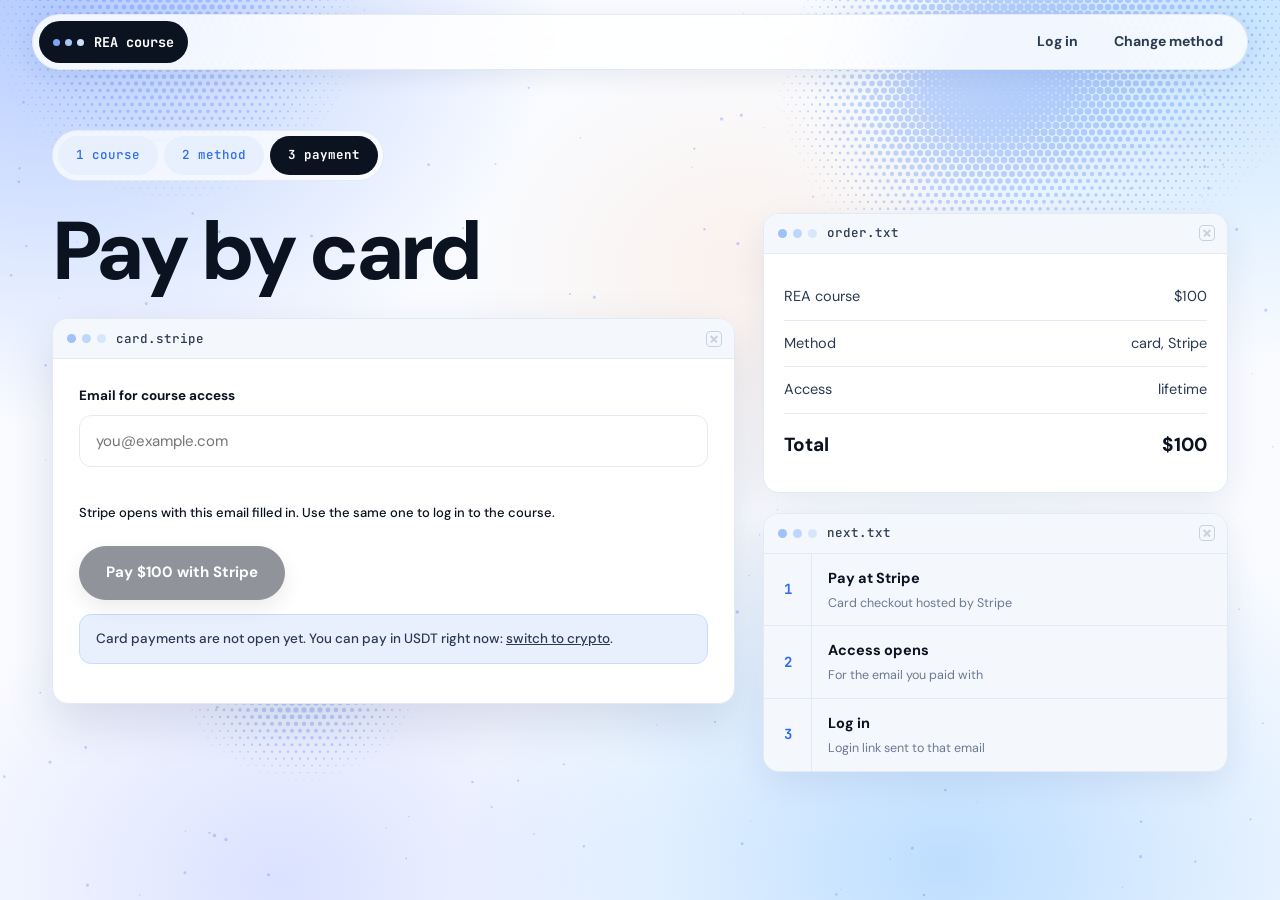
==== public/pay.html @ 1f2126a1 "serve only public/" ====
<!doctype html>
<html lang="en">
<head>
<meta charset="utf-8">
<meta name="viewport" content="width=device-width, initial-scale=1, viewport-fit=cover">
<title>Payment - REA course</title>
<link rel="preload" href="assets/fonts/dm-800.woff2" as="font" type="font/woff2" crossorigin>
<link rel="stylesheet" href="assets/style.css">
<link rel="icon" href="data:image/svg+xml,<svg xmlns='http://www.w3.org/2000/svg' viewBox='0 0 32 32'><rect width='32' height='32' fill='%23000'/><rect x='5' y='5' width='22' height='22' fill='%238EBDF9'/><rect x='10' y='10' width='5' height='12' fill='%23000'/><rect x='17' y='10' width='5' height='5' fill='%23000'/><rect x='17' y='17' width='5' height='5' fill='%23E4663C'/></svg>">
</head>
<body>
<header class="nav">
  <nav class="win" aria-label="Main">
    <a class="brand" href="index.html"><span class="dots"><i></i><i></i><i></i></span>REA course</a>
    <span class="fill"></span>
    <div class="links"><a class="login" href="course.html">Log in</a><a href="checkout.html">Change method</a></div>
  </nav>
</header>

<main class="page ht" data-ht data-ink="#2F6BF0" data-step="8" data-blobs="4" data-seed="23">
  <div class="wrap">
    <div class="steps" aria-label="Progress"><a class="done" href="pricing.html">1 course</a><a class="done" href="checkout.html">2 method</a><span class="now">3 payment</span></div>

    <div class="flow">
      <div>
        <!-- ================= CARD ================= -->
        <section id="card" class="hide">
          <h1 class="mega" style="font-size:clamp(44px,6.4vw,92px);margin-bottom:28px">Pay by card</h1>
          <div class="win lift">
            <div class="bar"><span class="dots"><i></i><i></i><i></i></span><span class="t">card.stripe</span><span class="x"></span></div>
            <div class="body" style="padding:26px">
              <div class="field">
                <label for="c-email">Email for course access</label>
                <input id="c-email" type="email" autocomplete="email" placeholder="you@example.com">
                <span class="err" id="c-err"></span>
              </div>
              <p style="font-size:13px;font-weight:500;margin:0 0 22px">Stripe opens with this email filled in. Use the same one to log in to the course.</p>
              <a class="btn" id="c-go" href="#"><span>Pay $<span data-price></span> with Stripe</span></a>
              <p id="c-off" class="warn hide">Card payments are not open yet. You can pay in USDT right now: <a href="pay.html?m=crypto">switch to crypto</a>.</p>
            </div>
          </div>
        </section>

        <!-- ================= CRYPTO ================= -->
        <section id="crypto" class="hide">
          <h1 class="mega" style="font-size:clamp(44px,6.4vw,92px);margin-bottom:28px">Pay in USDT</h1>

          <div id="x-form">
            <div class="win lift">
              <div class="bar"><span class="dots"><i></i><i></i><i></i></span><span class="t">wallet.usdt</span><span class="x"></span></div>
              <div class="nets" role="tablist" aria-label="Network" id="nets"></div>
              <div class="addr">
                <div class="qr" id="qr" aria-label="Wallet address QR code"></div>
                <div style="min-width:0">
                  <div style="font-size:13px;font-weight:700">Send exactly</div>
                  <div class="amt"><span data-price></span> USDT</div>
                  <div style="font-size:13px;font-weight:700;margin-top:16px">To this <span id="chain">Ethereum</span> address</div>
                  <div class="copyrow"><code id="addr"></code><button type="button" id="cp">Copy</button></div>
                  <p class="warn" id="warn">Only USDT, only on <b id="chain2">Ethereum</b>.</p>
                </div>
              </div>
            </div>

            <div class="win" style="margin-top:28px">
              <div class="bar"><span class="dots"><i></i><i></i><i></i></span><span class="t">confirm.txt</span><span class="x"></span></div>
              <form class="body" style="padding:26px" id="xf" novalidate>
                <p style="margin:0 0 20px;font-weight:600;font-size:14px">After sending, paste the transaction hash so the payment can be matched to you.</p>
                <div class="field"><label for="x-email">Email for course access</label><input id="x-email" type="email" autocomplete="email" placeholder="you@example.com"><span class="err" id="e-email"></span></div>
                <div class="field"><label for="x-hash" id="hash-label">Transaction hash</label><input id="x-hash" type="text" spellcheck="false" autocomplete="off" placeholder="0x..."><span class="err" id="e-hash"></span></div>
                <button class="btn" type="submit" id="x-send">Submit payment</button>
              </form>
            </div>
          </div>

          <div id="x-done" class="win lift hide">
            <div class="bar"><span class="dots"><i></i><i></i><i></i></span><span class="t">received.log</span><span class="x"></span></div>
            <div class="body done-box" style="padding:30px">
              <h2 class="mega" style="font-size:clamp(40px,5.6vw,80px)">Payment submitted</h2>
              <p style="font-weight:600;max-width:52ch;margin:18px 0 10px">Access opens for <b id="d-email"></b> once the transaction confirms and is checked. You get a message when it's live, then log in with that email at reacourse.site/course.html.</p>
              <p style="font-size:13px;font-weight:500;margin:0 0 22px">Transaction <code id="d-hash" style="word-break:break-all"></code></p>
              <a class="btn light" data-href="telegram" href="#">Questions? Message me on Telegram</a>
            </div>
          </div>
        </section>
      </div>

      <aside class="sticky">
        <div class="win">
          <div class="bar"><span class="dots"><i></i><i></i><i></i></span><span class="t">order.txt</span><span class="x"></span></div>
          <div class="body sum">
            <div class="r"><span>REA course</span><span>$<span data-price></span></span></div>
            <div class="r"><span>Method</span><span id="s-method">card</span></div>
            <div class="r"><span>Access</span><span>lifetime</span></div>
            <div class="r tot"><span>Total</span><span id="s-total">$<span data-price></span></span></div>
          </div>
        </div>
        <div class="win grey" style="margin-top:20px">
          <div class="bar"><span class="dots"><i></i><i></i><i></i></span><span class="t">next.txt</span><span class="x"></span></div>
          <ul class="mini" id="next"></ul>
        </div>
      </aside>
    </div>
  </div>
</main>


<script src="assets/config.js"></script>
<script src="assets/site.js"></script>
<script src="assets/qrcode.js"></script>
<script>
(function () {
  var C = REA;
  var m = new URLSearchParams(location.search).get("m") === "crypto" ? "crypto" : "card";
  var emailRe = /^[^\s@]+@[^\s@]+\.[^\s@]{2,}$/;
  document.getElementById(m).classList.remove("hide");
  document.getElementById("s-method").textContent = m === "card" ? "card, Stripe" : "USDT";
  if (m === "crypto") document.getElementById("s-total").textContent = C.price + " USDT";

  var steps = m === "card"
    ? [["Pay at Stripe", "Card checkout hosted by Stripe"], ["Access opens", "For the email you paid with"], ["Log in", "Login link sent to that email"]]
    : [["Send USDT", "Exact amount, right network"], ["Paste the hash", "So the payment matches your email"], ["Access opens", "Then log in at /course.html"]];
  document.getElementById("next").innerHTML = steps.map(function (s, i) {
    return '<li><span>' + (i + 1) + '</span><div><b>' + s[0] + '</b><small>' + s[1] + '</small></div></li>';
  }).join("");

  /* ---------------- card ---------------- */
  if (m === "card") {
    var go = document.getElementById("c-go"), em = document.getElementById("c-email");
    if (!C.stripeLink) { go.setAttribute("aria-disabled", "true"); document.getElementById("c-off").classList.remove("hide"); }
    go.addEventListener("click", function (e) {
      e.preventDefault();
      var v = em.value.trim();
      if (v && !emailRe.test(v)) { document.getElementById("c-err").textContent = "That email looks incomplete. Check it or leave it empty and enter it at Stripe."; em.focus(); return; }
      var url = C.stripeLink + (v ? (C.stripeLink.indexOf("?") > -1 ? "&" : "?") + "prefilled_email=" + encodeURIComponent(v) : "");
      location.href = url;
    });
    em.addEventListener("input", function () { document.getElementById("c-err").textContent = ""; });
    return;
  }

  /* ---------------- crypto ---------------- */
  var nets = document.getElementById("nets"), cur = null;
  C.wallets.forEach(function (w, i) {
    var b = document.createElement("button");
    b.type = "button"; b.setAttribute("role", "tab"); b.dataset.id = w.id;
    b.innerHTML = w.label + "<small>" + (w.address ? w.chain : "unavailable") + "</small>";
    if (!w.address) b.disabled = true;
    b.addEventListener("click", function () { pick(w); });
    nets.appendChild(b);
  });

  function drawQR(text) {
    var box = document.getElementById("qr");
    if (typeof qrcode !== "function") { box.classList.add("hide"); return; }
    var q = qrcode(0, "M"); q.addData(text); q.make();
    box.innerHTML = q.createSvgTag({ cellSize: 4, margin: 0, scalable: true });
  }
  function pick(w) {
    cur = w;
    nets.querySelectorAll("button").forEach(function (b) { b.setAttribute("aria-selected", String(b.dataset.id === w.id)); });
    document.getElementById("addr").textContent = w.address;
    document.getElementById("chain").textContent = w.chain;
    var evm = w.address.indexOf("0x") === 0;
    document.getElementById("warn").innerHTML = evm
      ? "Only USDT. This address takes Ethereum, BNB Chain, Polygon and Arbitrum, so pick the network you actually send on above. That's where the hash gets checked."
      : "Only USDT, only on <b>" + w.chain + "</b>. Other tokens or networks sent to this address cannot be recovered.";
    document.getElementById("x-hash").placeholder = w.ph || "";
    document.getElementById("hash-label").textContent = w.id === "sol" ? "Transaction signature" : "Transaction hash";
    drawQR(w.address);
  }
  var first = C.wallets.filter(function (w) { return w.address; })[0];
  if (first) pick(first);

  document.getElementById("cp").addEventListener("click", function () { if (cur) reaCopy(cur.address, this); });

  var form = document.getElementById("xf");
  ["x-email", "x-hash"].forEach(function (id) {
    document.getElementById(id).addEventListener("input", function () { document.getElementById(id === "x-email" ? "e-email" : "e-hash").textContent = ""; });
  });

  form.addEventListener("submit", function (e) {
    e.preventDefault();
    var email = document.getElementById("x-email").value.trim();
    var hash = document.getElementById("x-hash").value.trim();
    var ok = true;
    if (!emailRe.test(email)) { document.getElementById("e-email").textContent = "Enter the email you want course access on."; ok = false; }
    if (!cur || !cur.hash.test(hash)) { document.getElementById("e-hash").textContent = "That doesn't look like a valid transaction hash for " + (cur ? cur.chain : "this network") + ". Copy it from your wallet or the block explorer."; ok = false; }
    if (!ok) return;

    var btn = document.getElementById("x-send"); btn.setAttribute("aria-disabled", "true"); btn.textContent = "Submitting";
    var row = { email: email.toLowerCase(), network: cur.id, tx_hash: hash, amount: C.price };

    function done() {
      document.getElementById("x-form").classList.add("hide");
      document.getElementById("x-done").classList.remove("hide");
      document.getElementById("d-email").textContent = email;
      document.getElementById("d-hash").textContent = hash;
      window.scrollTo({ top: 0, behavior: "smooth" });
    }
    function fallback() {
      if (C.contactEmail) {
        location.href = "mailto:" + C.contactEmail + "?subject=" + encodeURIComponent("REA course USDT payment") +
          "&body=" + encodeURIComponent("Email: " + email + "\nNetwork: " + cur.label + "\nTx: " + hash + "\nAmount: " + C.price + " USDT");
      }
      done();
    }

    if (C.supabaseUrl && C.supabaseAnonKey) {
      fetch(C.supabaseUrl.replace(/\/$/, "") + "/rest/v1/pending_payments", {
        method: "POST",
        headers: Object.assign({ "Content-Type": "application/json", apikey: C.supabaseAnonKey, Prefer: "return=minimal" },
          C.supabaseAnonKey.indexOf("sb_") === 0 ? {} : { Authorization: "Bearer " + C.supabaseAnonKey }),
        body: JSON.stringify(row)
      }).then(function (r) {
        if (r.ok || r.status === 409) done();
        else throw new Error(r.status);
      }).catch(function () {
        btn.removeAttribute("aria-disabled"); btn.textContent = "Submit payment";
        document.getElementById("e-hash").textContent = "Couldn't save the payment. Try again, or send the hash on Telegram.";
      });
    } else fallback();
  });
})();
</script>
</body>
</html>
---- public/assets/style.css ----
@font-face{font-family:"DM";src:url(fonts/dm-400.woff2) format("woff2");font-weight:400;font-display:swap}
@font-face{font-family:"DM";src:url(fonts/dm-500.woff2) format("woff2");font-weight:500;font-display:swap}
@font-face{font-family:"DM";src:url(fonts/dm-700.woff2) format("woff2");font-weight:700;font-display:swap}
@font-face{font-family:"DM";src:url(fonts/dm-800.woff2) format("woff2");font-weight:800;font-display:swap}
@font-face{font-family:"JBM";src:url(fonts/jbm-400.woff2) format("woff2");font-weight:400;font-display:swap}
@font-face{font-family:"JBM";src:url(fonts/jbm-500.woff2) format("woff2");font-weight:500;font-display:swap}
@font-face{font-family:"JBM";src:url(fonts/jbm-700.woff2) format("woff2");font-weight:700;font-display:swap}
@font-face{font-family:"JBM";src:url(fonts/jbm-800.woff2) format("woff2");font-weight:800;font-display:swap}

:root{
  --blue:#2F6BF0;
  --blue-soft:#E8F0FE;
  --blue-line:#C9DCFB;
  --pink:#E8F0FE;          /* soft section tint, kept name for markup compatibility */
  --pink-2:#DCE9FD;
  --hot:#E4663C;           /* coral accent */
  --hot-soft:#FDEDE6;
  --ink:#0B1220;
  --ink-2:#2B3A51;
  --paper:#fff;
  --panel:#F4F7FC;
  --line:#E4EAF4;
  --mute:#6B7A93;
  --display:"DM","DM Sans",system-ui,sans-serif;
  --mono:"JBM","JetBrains Mono",ui-monospace,Menlo,Consolas,monospace;
  --wrap:1240px;
  --gut:clamp(16px,3vw,32px);
  --r:16px;
  --sh:0 10px 34px rgba(16,40,86,.08);
  --sh-lift:0 18px 48px rgba(16,40,86,.13);
}

*{box-sizing:border-box}
html{-webkit-text-size-adjust:100%;scroll-behavior:smooth}
body{margin:0;background:var(--paper);color:var(--ink);font:400 15px/1.65 var(--display);overflow-x:hidden}
img,svg,canvas{display:block;max-width:100%}
a{color:inherit}
button,input,select{font:inherit;color:inherit}
::selection{background:var(--blue);color:#fff}
:focus-visible{outline:3px solid var(--blue);outline-offset:3px}
.wrap{max-width:var(--wrap);margin:0 auto;padding:0 var(--gut)}
.sr{position:absolute;width:1px;height:1px;overflow:hidden;clip:rect(0 0 0 0)}

/* soft mesh background used by hero / flow pages */
.mesh{background-color:#f9fbff;background-image:
  radial-gradient(62% 74% at 4% 0%,rgba(118,160,255,.52),transparent 64%),
  radial-gradient(54% 62% at 96% 2%,rgba(150,205,255,.50),transparent 62%),
  radial-gradient(60% 66% at 74% 96%,rgba(120,188,255,.46),transparent 64%),
  radial-gradient(46% 54% at 22% 98%,rgba(176,190,255,.42),transparent 64%),
  radial-gradient(34% 40% at 58% 30%,rgba(255,214,186,.26),transparent 66%)}

/* ---------- window chrome: the one component everything is built from ---------- */
.win{background:var(--paper);border:1px solid var(--line);border-radius:var(--r);position:relative;box-shadow:var(--sh);overflow:hidden}
.win.lift{box-shadow:var(--sh-lift)}
.win.grey{background:var(--panel)}
.bar{display:flex;align-items:center;gap:10px;background:var(--panel);color:var(--ink-2);height:40px;padding:0 12px 0 14px;font-family:var(--mono);font-size:12.5px;font-weight:500;white-space:nowrap;overflow:hidden;border-bottom:1px solid var(--line)}
.bar .dots{display:flex;gap:6px;flex:none}
.bar .dots i{width:9px;height:9px;border-radius:50%;background:#D5DEEC;display:block}
.bar .dots i:first-child{background:#9FC2F8}
.bar .dots i:nth-child(2){background:#BDD6FB}
.bar .dots i:nth-child(3){background:#D8E6FC}
.bar .t{flex:1;overflow:hidden;text-overflow:ellipsis}
.bar .x{width:16px;height:16px;border-radius:4px;border:1.5px solid #C6D2E3;flex:none;position:relative}
.bar .x:before,.bar .x:after{content:"";position:absolute;left:50%;top:50%;width:9px;height:1.5px;background:#C6D2E3;transform:translate(-50%,-50%) rotate(45deg)}
.bar .x:after{transform:translate(-50%,-50%) rotate(-45deg)}
.win .body{padding:20px}

/* ---------- nav ---------- */
.nav{position:sticky;top:0;z-index:50;padding:14px var(--gut);pointer-events:none}
.nav .win{max-width:var(--wrap);margin:0 auto;pointer-events:auto;display:flex;align-items:center;height:56px;border-radius:999px;padding:0 8px 0 6px;background:rgba(255,255,255,.82);backdrop-filter:blur(14px);box-shadow:0 6px 24px rgba(16,40,86,.08);overflow:visible}
.nav .brand{display:flex;align-items:center;gap:10px;padding:0 14px;height:42px;border-radius:999px;background:var(--ink);color:#fff;text-decoration:none;font-weight:700;font-size:13.5px;font-family:var(--mono);flex:none}
.nav .brand .dots{display:flex;gap:5px}
.nav .brand .dots i{width:7px;height:7px;border-radius:50%;background:#7FA6F5}
.nav .brand .dots i:nth-child(2){background:#A9C6F8}
.nav .brand .dots i:nth-child(3){background:#CFE0FB}
.nav .fill{flex:1}
.nav .links{display:flex;align-items:center;gap:4px}
.nav .links a{display:flex;align-items:center;height:42px;padding:0 16px;border-radius:999px;text-decoration:none;font-size:14px;font-weight:600;color:var(--ink-2)}
.nav .links a:hover{background:var(--blue-soft);color:var(--ink)}
.nav .links a.cta{background:var(--ink);color:#fff;font-weight:700}
.nav .links a.cta:hover{background:var(--blue);color:#fff}
@media (max-width:860px){.nav .links a:not(.cta):not(.login){display:none}.nav .brand span:not(.dots){display:none}}

/* ---------- buttons ---------- */
.btn{display:inline-flex;align-items:center;gap:12px;height:54px;padding:0 26px;border:1px solid var(--ink);border-radius:999px;background:var(--ink);color:#fff;font-weight:700;font-size:15px;text-decoration:none;cursor:pointer;box-shadow:0 8px 22px rgba(11,18,32,.18);transition:transform .14s,box-shadow .14s,background .14s}
.btn:hover{background:var(--blue);border-color:var(--blue);transform:translateY(-2px);box-shadow:0 14px 30px rgba(47,107,240,.28)}
.btn:active{transform:translateY(0)}
.btn.light{background:rgba(255,255,255,.9);color:var(--ink);border-color:var(--line);box-shadow:0 8px 22px rgba(16,40,86,.08)}
.btn.light:hover{background:#fff;border-color:var(--blue);color:var(--blue)}
.btn .k{font-family:var(--mono);font-size:12px;font-weight:500;border:1px solid currentColor;border-radius:6px;padding:1px 6px;opacity:.75}
.btn[aria-disabled="true"]{opacity:.45;pointer-events:none}

/* ---------- halftone canvas host ---------- */
.ht{position:relative;isolation:isolate}
.ht>canvas.htc{position:absolute;inset:0;width:100%;height:100%;z-index:-1;pointer-events:none;opacity:.26}
.sec.black>canvas.htc{opacity:.5}

/* ---------- hero ---------- */
.hero{background-color:#f9fbff;background-image:
  radial-gradient(62% 74% at 4% 0%,rgba(118,160,255,.52),transparent 64%),
  radial-gradient(54% 62% at 96% 2%,rgba(150,205,255,.50),transparent 62%),
  radial-gradient(60% 66% at 74% 96%,rgba(120,188,255,.46),transparent 64%),
  radial-gradient(46% 54% at 22% 98%,rgba(176,190,255,.42),transparent 64%),
  radial-gradient(34% 40% at 58% 30%,rgba(255,214,186,.26),transparent 66%);
  margin-top:-84px;padding:150px 0 92px;overflow:hidden}
.hero .grid{display:grid;grid-template-columns:minmax(0,1fr) minmax(0,1.05fr);column-gap:52px;row-gap:30px;align-items:start}
.mega{font-family:var(--display);font-weight:800;font-size:clamp(56px,8.4vw,124px);line-height:.95;letter-spacing:-.045em;margin:0}
.mega span{display:block}
.hero-title{grid-column:1/-1;font-size:clamp(42px,8.6vw,122px)}
.hero .grid>*{min-width:0}
.hero .sub{font-family:var(--display);font-weight:800;font-size:clamp(21px,2.4vw,32px);line-height:1.12;letter-spacing:-.025em;margin:6px 0 0;max-width:18ch}
.hero .lede{max-width:52ch;margin:20px 0 32px;font-size:16px;font-weight:500;color:var(--ink-2)}
.hero .actions{display:flex;flex-wrap:wrap;gap:14px}
.stack{position:relative;min-height:560px}
.stack .win{position:absolute}
.stack .w1{top:0;left:0;width:76%;z-index:1}
.stack .w2{top:104px;left:16%;width:84%;z-index:2}
.stack .w3{top:286px;left:2%;width:90%;z-index:3}
.code{margin:0;padding:18px 20px;font-family:var(--mono);font-size:12.5px;line-height:1.8;white-space:pre;overflow:hidden;color:var(--ink-2)}
.code .c{color:#93A3BC}.code .s{color:#1A7F55}.code .k{color:var(--blue);font-weight:700}.code .n{color:var(--hot);font-weight:700}
.dist{padding:18px 20px 20px;display:grid;gap:12px}
.dist .row{display:grid;grid-template-columns:96px 1fr 46px;align-items:center;gap:12px;font-family:var(--mono);font-size:12.5px;font-weight:500}
.dist .track{height:12px;border-radius:999px;background:var(--panel);position:relative;overflow:hidden}
.dist .fillb{position:absolute;inset:0 auto 0 0;background:#BFD3F6;width:0;border-radius:999px;transition:width .9s cubic-bezier(.2,.8,.2,1)}
.dist .row.win-row .fillb{background:var(--blue)}
.dist .row.win-row{color:var(--ink);font-weight:700}
.dist .meta{display:flex;justify-content:space-between;align-items:center;gap:12px;border-top:1px solid var(--line);padding-top:14px;font-family:var(--mono);font-size:11.5px;color:var(--mute)}
.tag{display:inline-block;background:var(--blue-soft);color:var(--blue);border-radius:999px;padding:4px 11px;font-family:var(--mono);font-size:11.5px;font-weight:700}
.tag.hot{background:var(--hot-soft);color:#C2501F}
@media (max-width:980px){.hero .grid{grid-template-columns:minmax(0,1fr)}.stack{min-height:540px}}
@media (max-width:560px){.stack{min-height:620px}.stack .w1{width:100%}.stack .w2{left:5%;width:95%;top:130px}.stack .w3{left:0;width:100%;top:340px}}

/* ---------- ticker ---------- */
.ticker{background:var(--ink);color:#fff;overflow:hidden;white-space:nowrap}
.ticker .run{display:inline-flex;gap:46px;padding:15px 0;animation:tick 46s linear infinite;font-family:var(--mono);font-weight:500;font-size:13px;color:#A9BCD8}
.ticker .run b{color:#fff;font-weight:700}
@keyframes tick{to{transform:translateX(-50%)}}

/* ---------- sections ---------- */
.sec{padding:clamp(74px,9vw,126px) 0}
.sec.dots{background:#F8FAFF;border-top:1px solid var(--line);border-bottom:1px solid var(--line)}
.sec.black{background:#0B1220;color:#fff;background-image:
  radial-gradient(60% 70% at 88% 6%,rgba(47,107,240,.30),transparent 62%),
  radial-gradient(50% 60% at 6% 96%,rgba(80,150,255,.22),transparent 62%)}
.sec.pink{background:linear-gradient(180deg,#EFF5FF,#E3EDFD)}
.h2{font-family:var(--display);font-weight:800;font-size:clamp(32px,4.4vw,58px);line-height:1.04;letter-spacing:-.035em;margin:0 0 18px;max-width:20ch}
.intro{max-width:62ch;font-size:16.5px;margin:0 0 46px;color:var(--ink-2);font-weight:500}
.sec.black .intro{color:#A9BCD8}

/* split */
.split{display:grid;grid-template-columns:repeat(3,1fr);gap:24px;align-items:start}
.split .win .body{min-height:238px;display:flex;flex-direction:column;gap:12px}
.split .who{font-family:var(--display);font-weight:800;font-size:clamp(22px,2.3vw,30px);line-height:1.1;letter-spacing:-.03em}
.split .win p{margin:0;color:var(--ink-2);font-size:14.5px;font-weight:500}
.split .mid{box-shadow:var(--sh-lift);transform:translateY(-12px);border-color:var(--blue-line)}
.split .mid .bar{background:var(--blue);color:#fff;border-bottom-color:var(--blue)}
.split .mid .bar .dots i{background:rgba(255,255,255,.55)}
.split .mid .bar .x{border-color:rgba(255,255,255,.6)}
.split .mid .bar .x:before,.split .mid .bar .x:after{background:rgba(255,255,255,.6)}
.split .mid .who{color:var(--blue)}
.split ul{margin:auto 0 0;padding:0;list-style:none;display:flex;flex-wrap:wrap;gap:7px}
.split li{border-radius:999px;background:var(--panel);padding:4px 11px;font-family:var(--mono);font-size:11.5px;font-weight:500;color:var(--ink-2)}
.split .mid li{background:var(--blue-soft);color:var(--blue)}
.rule{margin-top:36px;border-radius:var(--r);background:var(--blue-soft);border:1px solid var(--blue-line);padding:20px 24px;font-weight:600;font-size:16px;max-width:900px;color:var(--ink)}
@media (max-width:900px){.split{grid-template-columns:1fr}.split .mid{transform:none}}

/* router / gate simulator */
.gate{display:grid;grid-template-columns:minmax(0,1fr) minmax(0,1.1fr);border:1px solid var(--line);border-radius:var(--r);background:var(--paper);box-shadow:var(--sh-lift);overflow:hidden}
.gate>div{min-width:0}
.gate .controls{border-right:1px solid var(--line);display:flex;flex-direction:column}
.presets{display:flex;flex-wrap:wrap;gap:8px;padding:18px;border-bottom:1px solid var(--line);background:var(--panel)}
.presets button{border:1px solid var(--line);border-radius:999px;background:var(--paper);padding:8px 14px;font-size:13px;font-weight:600;cursor:pointer;transition:all .14s}
.presets button:hover{border-color:var(--blue-line);color:var(--blue)}
.presets button[aria-pressed="true"]{background:var(--ink);color:#fff;border-color:var(--ink)}
.sl{padding:16px 20px;border-bottom:1px solid var(--line)}
.sl:last-child{border-bottom:0}
.sl label{display:flex;justify-content:space-between;align-items:center;gap:12px;font-size:13.5px;font-weight:700;margin-bottom:8px}
.sl output{background:var(--blue-soft);color:var(--blue);border-radius:999px;padding:3px 11px;font-family:var(--mono);font-size:11.5px;font-weight:700}
.sl small{display:block;color:var(--mute);font-size:13px;line-height:1.5}
input[type=range]{-webkit-appearance:none;appearance:none;width:100%;height:22px;background:transparent;cursor:pointer}
input[type=range]::-webkit-slider-runnable-track{height:6px;border-radius:999px;background:var(--line)}
input[type=range]::-moz-range-track{height:6px;border-radius:999px;background:var(--line)}
input[type=range]::-webkit-slider-thumb{-webkit-appearance:none;width:20px;height:20px;border-radius:50%;background:var(--paper);border:2px solid var(--blue);box-shadow:0 2px 8px rgba(47,107,240,.35);margin-top:-7px}
input[type=range]::-moz-range-thumb{width:18px;height:18px;border-radius:50%;background:var(--paper);border:2px solid var(--blue)}
.gate .out{display:flex;flex-direction:column;background:var(--paper)}
.gate .code{font-size:12.5px;flex:1;padding:18px 0}
.gate .code .ln{display:block;padding:3px 20px;transition:background .15s;border-left:3px solid transparent}
.gate .code .ln.on{background:var(--blue-soft);border-left-color:var(--blue-line)}
.gate .code .ln.hit{background:var(--blue);color:#fff;border-left-color:var(--blue)}
.gate .code .ln.hit .c,.gate .code .ln.hit .s,.gate .code .ln.hit .n,.gate .code .ln.hit .k{color:#fff}
.verdict{border-top:1px solid var(--line);display:grid;grid-template-columns:auto 1fr;align-items:center;gap:20px;padding:20px;background:var(--panel)}
.verdict .big{font-family:var(--display);font-weight:800;font-size:clamp(24px,3vw,38px);line-height:1;letter-spacing:-.03em;padding:12px 18px;border-radius:12px;min-width:5.5ch;text-align:center;background:var(--paper);border:1px solid var(--line)}
.verdict .big.ship{background:#E8F0FE;color:var(--blue);border-color:var(--blue-line)}
.verdict .big.escalate{background:var(--blue);color:#fff;border-color:var(--blue)}
.verdict p{margin:0;font-size:13.5px;font-weight:500;color:var(--ink-2)}
.gate .dist{border-top:1px solid var(--line);background:var(--panel)}
@media (max-width:900px){.gate{grid-template-columns:1fr}.gate .controls{border-right:0;border-bottom:1px solid var(--line)}.gate .code{overflow-x:auto}}

/* arithmetic */
.calc{display:grid;grid-template-columns:minmax(0,.8fr) minmax(0,1.2fr);gap:40px;align-items:center}
.calc .knob{border:1px solid rgba(255,255,255,.18);border-radius:var(--r);padding:24px;background:rgba(255,255,255,.05)}
.calc .knob .num{font-family:var(--display);font-weight:800;letter-spacing:-.04em;font-size:clamp(42px,5vw,66px);line-height:1;margin:6px 0 12px}
.calc .knob input[type=range]::-webkit-slider-runnable-track{background:rgba(255,255,255,.22)}
.calc .knob input[type=range]::-webkit-slider-thumb{background:#fff;border-color:#fff}
.bars{display:grid;gap:26px}
.bars .lab{display:flex;justify-content:space-between;align-items:baseline;gap:16px;margin-bottom:10px;font-weight:600;color:#A9BCD8}
.bars .lab .v{font-family:var(--display);font-weight:800;letter-spacing:-.035em;font-size:clamp(28px,3.6vw,48px);line-height:1;color:#fff}
.bars .b{height:40px;border-radius:999px;background:rgba(255,255,255,.08);position:relative;overflow:hidden}
.bars .b i{position:absolute;inset:0 auto 0 0;background:#fff;border-radius:999px;transition:width .5s cubic-bezier(.2,.8,.2,1);min-width:10px}
.bars .b.jev i{background:linear-gradient(90deg,var(--blue),#7FA6F5)}
.fine{font-size:12.5px;color:#7E90AC;margin-top:26px;max-width:72ch}
@media (max-width:900px){.calc{grid-template-columns:1fr}}

/* syllabus */
.mods{display:grid;gap:14px}
.mod{border:1px solid var(--line);border-radius:var(--r);background:var(--paper);box-shadow:var(--sh);overflow:hidden}
.mod summary{list-style:none;cursor:pointer;display:grid;grid-template-columns:60px 1fr auto;align-items:center;gap:18px;padding:0 20px 0 0;min-height:82px}
.mod summary::-webkit-details-marker{display:none}
.mod .no{align-self:stretch;display:grid;place-items:center;background:var(--panel);color:var(--blue);font-family:var(--mono);font-weight:700;font-size:16px;border-right:1px solid var(--line)}
.mod .nm{font-family:var(--display);font-weight:800;font-size:clamp(18px,2vw,24px);letter-spacing:-.03em;line-height:1.15}
.mod .nm small{display:block;font-family:var(--display);font-size:13.5px;font-weight:500;margin-top:4px;color:var(--mute);letter-spacing:0}
.mod .tg{width:30px;height:30px;border:1px solid var(--line);border-radius:50%;position:relative;flex:none}
.mod .tg:before,.mod .tg:after{content:"";position:absolute;left:50%;top:50%;width:11px;height:1.5px;background:var(--ink-2);transform:translate(-50%,-50%)}
.mod .tg:after{transform:translate(-50%,-50%) rotate(90deg);transition:transform .18s}
.mod[open] .tg:after{transform:translate(-50%,-50%) rotate(0)}
.mod[open] summary{background:var(--blue-soft)}
.mod[open] .no{background:var(--blue);color:#fff;border-right-color:var(--blue)}
.mod[open] .tg{border-color:var(--blue-line)}
.mod ol{margin:0;padding:0;list-style:none;border-top:1px solid var(--line)}
.mod li{display:grid;grid-template-columns:60px 1fr;border-bottom:1px solid var(--line)}
.mod li:last-child{border-bottom:0}
.mod li span{display:grid;place-items:center;font-family:var(--mono);font-weight:500;font-size:12.5px;color:var(--mute);border-right:1px solid var(--line)}
.mod li div{padding:15px 20px}
.mod li b{display:block;font-size:15.5px;font-weight:700}
.mod li p{margin:4px 0 0;color:var(--mute);font-size:13.5px;font-weight:500}

/* shipped */
.tbl{width:100%;border-collapse:collapse;font-size:14.5px}
.tbl th,.tbl td{text-align:left;padding:15px 20px;border-bottom:1px solid var(--line);vertical-align:top}
.tbl th{font-family:var(--mono);font-size:11.5px;letter-spacing:.08em;text-transform:uppercase;font-weight:700;color:var(--mute);background:var(--panel)}
.tbl td:first-child{font-weight:700;white-space:nowrap}
.tbl td.num{font-family:var(--mono);font-weight:500;font-size:13px;white-space:nowrap;color:var(--blue)}
.tbl tr:last-child td{border-bottom:0}
.tbl tr.star td{background:var(--blue-soft)}
.tbl tr.star td.num{color:var(--ink);font-weight:700}
.scroll{overflow-x:auto}

/* contract */
.contract{display:grid;grid-template-columns:1fr 1fr;gap:24px}
.contract ul{margin:0;padding:0;list-style:none}
.contract li{padding:13px 20px;border-bottom:1px solid var(--line);display:grid;grid-template-columns:24px 1fr;gap:10px;font-size:14.5px;font-weight:500;color:var(--ink-2)}
.contract li:last-child{border-bottom:0}
.contract li:before{font-family:var(--mono);font-weight:700;font-size:13px}
.contract .can li:before{content:"+";color:var(--blue)}
.contract .cannot li:before{content:"-";color:var(--hot)}
.contract .cannot .bar{background:#FBF4F1;border-bottom-color:#F0DED6}
.note{margin-top:26px;background:var(--ink);color:#C8D5E8;border-radius:var(--r);padding:22px 24px;font-size:15px;font-weight:500;max-width:920px}
.note b{color:#fff}
@media (max-width:820px){.contract{grid-template-columns:1fr}}

/* faq */
.faq{display:grid;grid-template-columns:repeat(2,1fr);gap:18px}
.faq .win .body p{margin:0;font-size:14.5px;color:var(--ink-2);font-weight:500}
.faq h3{margin:0 0 8px;font-size:16px;font-weight:700;letter-spacing:-.02em}
@media (max-width:820px){.faq{grid-template-columns:1fr}}

/* final cta */
.final{background-color:#f9fbff;background-image:
  radial-gradient(62% 74% at 4% 0%,rgba(118,160,255,.52),transparent 64%),
  radial-gradient(54% 62% at 96% 2%,rgba(150,205,255,.50),transparent 62%),
  radial-gradient(60% 66% at 74% 96%,rgba(120,188,255,.46),transparent 64%),
  radial-gradient(46% 54% at 22% 98%,rgba(176,190,255,.42),transparent 64%),
  radial-gradient(34% 40% at 58% 30%,rgba(255,214,186,.26),transparent 66%);
  padding:clamp(84px,10vw,150px) 0;overflow:hidden;text-align:left;border-top:1px solid var(--line)}
.final .mega{font-size:clamp(38px,7.2vw,112px)}
.final p{max-width:52ch;font-weight:500;font-size:16.5px;margin:26px 0 34px;color:var(--ink-2)}

/* footer */
.foot{background:var(--ink);color:#8FA3C0;padding:30px 0;font-size:13.5px}
.foot .wrap{display:flex;flex-wrap:wrap;justify-content:space-between;gap:16px}
.foot a{text-decoration:none;margin-left:20px;font-weight:600}
.foot a:first-child{margin-left:0}
.foot a:hover{color:#fff}

/* ---------- flow pages (pricing / checkout / pay) ---------- */
.page{background-color:#f9fbff;background-image:
  radial-gradient(62% 74% at 4% 0%,rgba(118,160,255,.52),transparent 64%),
  radial-gradient(54% 62% at 96% 2%,rgba(150,205,255,.50),transparent 62%),
  radial-gradient(60% 66% at 74% 96%,rgba(120,188,255,.46),transparent 64%),
  radial-gradient(46% 54% at 22% 98%,rgba(176,190,255,.42),transparent 64%),
  radial-gradient(34% 40% at 58% 30%,rgba(255,214,186,.26),transparent 66%);
  min-height:100vh;margin-top:-84px;padding:130px 0 84px}
.steps{display:flex;gap:6px;margin-bottom:32px;width:max-content;max-width:100%;overflow-x:auto;padding:5px;background:rgba(255,255,255,.72);border:1px solid var(--line);border-radius:999px;backdrop-filter:blur(10px)}
.steps a,.steps span{padding:9px 18px;border-radius:999px;font-family:var(--mono);font-size:12.5px;font-weight:500;text-decoration:none;white-space:nowrap;color:var(--mute)}
.steps .now{background:var(--ink);color:#fff;font-weight:700}
.steps .done{background:var(--blue-soft);color:var(--blue)}
.flow{display:grid;grid-template-columns:minmax(0,1.25fr) minmax(0,.85fr);gap:28px;align-items:start}
.flow.one{grid-template-columns:minmax(0,1fr)}
.flow.wide{grid-template-columns:minmax(0,1.7fr) minmax(0,.7fr)}
@media (max-width:960px){.flow,.flow.wide{grid-template-columns:1fr}.sticky{position:static}}

.price{font-family:var(--display);font-weight:800;font-size:clamp(56px,7vw,104px);line-height:.9;letter-spacing:-.05em;display:flex;align-items:baseline;gap:2px}
.price sup{font-size:1em;vertical-align:baseline;top:0;margin:0;color:var(--ink);font-weight:800;letter-spacing:-.05em}
.priceline{display:flex;flex-wrap:wrap;gap:8px;margin:18px 0 26px}
.chk{list-style:none;margin:0;padding:0}
.chk li{display:grid;grid-template-columns:28px 1fr;padding:12px 0;border-bottom:1px solid var(--line);font-size:14.5px;font-weight:500;color:var(--ink-2)}
.chk li:last-child{border-bottom:0}
.chk li:before{content:"+";font-family:var(--mono);font-weight:700;color:var(--blue)}
.sticky{position:sticky;top:92px}

.mini{list-style:none;margin:0;padding:0}
.mini li{display:grid;grid-template-columns:48px 1fr;border-bottom:1px solid var(--line)}
.mini li:last-child{border-bottom:0}
.mini li span{background:var(--panel);color:var(--blue);display:grid;place-items:center;font-family:var(--mono);font-weight:700;font-size:14px;border-right:1px solid var(--line)}
.mini li div{padding:13px 16px}
.mini b{display:block;font-size:14.5px;font-weight:700}
.mini small{color:var(--mute);font-size:12.5px;display:block;margin-top:3px;line-height:1.5}

.methods{display:grid;grid-template-columns:1fr 1fr;gap:22px}
.method{display:flex;flex-direction:column;text-decoration:none;cursor:pointer;transition:transform .16s,box-shadow .16s}
.method:hover{transform:translateY(-5px);box-shadow:var(--sh-lift)}
.method:hover .bar{background:var(--blue);color:#fff;border-bottom-color:var(--blue)}
.method:hover .bar .dots i{background:rgba(255,255,255,.55)}
.method:hover .go{background:var(--ink);color:#fff}
.method .body{display:flex;flex-direction:column;gap:14px;min-height:296px}
.method .big{font-family:var(--display);font-weight:800;font-size:clamp(26px,3.2vw,40px);line-height:1.05;letter-spacing:-.035em}
.method p{margin:0;font-size:14.5px;font-weight:500;color:var(--ink-2)}
.method .go{margin:8px -20px -20px;display:flex;justify-content:space-between;align-items:center;gap:12px;background:var(--blue-soft);color:var(--ink);padding:16px 20px;font-weight:700;font-size:15px;border-top:1px solid var(--line);transition:background .16s,color .16s}
.method .go kbd{border:1px solid currentColor;border-radius:6px;padding:2px 9px;font:inherit;font-family:var(--mono);font-size:11.5px;flex:none;opacity:.75}
.glyph{height:92px;border-radius:12px;background:var(--panel);position:relative;overflow:hidden}
@media (max-width:760px){.methods{grid-template-columns:1fr}}

.sum{font-size:14.5px}
.sum .r{display:flex;justify-content:space-between;gap:12px;padding:11px 0;border-bottom:1px solid var(--line);color:var(--ink-2)}
.sum .r.tot{border-bottom:0;font-weight:800;font-size:19px;padding-top:15px;color:var(--ink)}

.field{display:grid;gap:7px;margin-bottom:16px}
.field label{font-size:13.5px;font-weight:700}
.field input{height:52px;border:1px solid var(--line);border-radius:12px;background:var(--paper);padding:0 16px;font-size:15px;width:100%;transition:border-color .14s,box-shadow .14s}
.field input:focus{outline:none;border-color:var(--blue);box-shadow:0 0 0 4px rgba(47,107,240,.14)}
.field .err{color:var(--hot);font-size:12.5px;font-weight:600;min-height:1em}

.nets{display:grid;grid-template-columns:repeat(3,1fr);gap:1px;background:var(--line);border-bottom:1px solid var(--line)}
.nets button{border:0;background:var(--paper);padding:15px 14px;font-weight:700;font-size:13.5px;cursor:pointer;text-align:left;transition:background .14s}
.nets button:hover{background:var(--panel)}
.nets button small{display:block;font-family:var(--mono);font-weight:500;color:var(--mute);font-size:11.5px;margin-top:3px}
.nets button[aria-selected="true"]{background:var(--ink);color:#fff}
.nets button[aria-selected="true"] small{color:#8FA3C0}
@media (max-width:620px){.nets{grid-template-columns:repeat(2,1fr)}}
.nets button:disabled{cursor:not-allowed;opacity:.45;background:var(--panel)}
.addr{display:grid;grid-template-columns:auto 1fr;gap:24px;padding:24px;align-items:start}
.qr{width:168px;height:168px;border:1px solid var(--line);border-radius:12px;padding:10px;background:#fff;display:grid;place-items:center}
.qr img,.qr canvas{width:100%!important;height:100%!important;image-rendering:pixelated}
.amt{font-family:var(--display);font-weight:800;letter-spacing:-.04em;font-size:clamp(32px,4vw,50px);line-height:1}
.copyrow{display:flex;border:1px solid var(--line);border-radius:12px;margin-top:12px;overflow:hidden}
.copyrow code{flex:1;min-width:0;padding:13px 14px;font-family:var(--mono);font-size:12.5px;font-weight:500;word-break:break-all;background:var(--panel);color:var(--ink-2)}
.copyrow button{border:0;border-left:1px solid var(--line);background:var(--ink);color:#fff;padding:0 18px;font-weight:700;cursor:pointer;min-width:92px}
.copyrow button.ok{background:var(--blue)}
.warn{border:1px solid var(--blue-line);border-radius:12px;background:var(--blue-soft);padding:13px 16px;font-size:13.5px;font-weight:500;margin-top:14px;color:var(--ink-2)}
@media (max-width:620px){.addr{grid-template-columns:1fr}.qr{width:150px;height:150px}}

.done-box{text-align:left}
.done-box .mega{font-size:clamp(44px,6.4vw,92px)}
.hide{display:none!important}

@media (prefers-reduced-motion:reduce){*{animation:none!important;transition:none!important;scroll-behavior:auto!important}}
.qr svg{width:100%;height:100%}
@media (max-width:860px){.nav .links a.login{display:flex;padding:0 14px}}

/* nav fits on small screens */
.nav .links a{white-space:nowrap}
@media (max-width:520px){
  .nav .win{height:52px;padding:0 6px 0 5px}
  .nav .brand{padding:0 12px;height:40px;font-size:12.5px}
  .nav .links a{height:40px;padding:0 12px;font-size:13px}
  .nav .links a.login{padding:0 10px}
}
@media (max-width:400px){.nav .links a.login{display:none}}
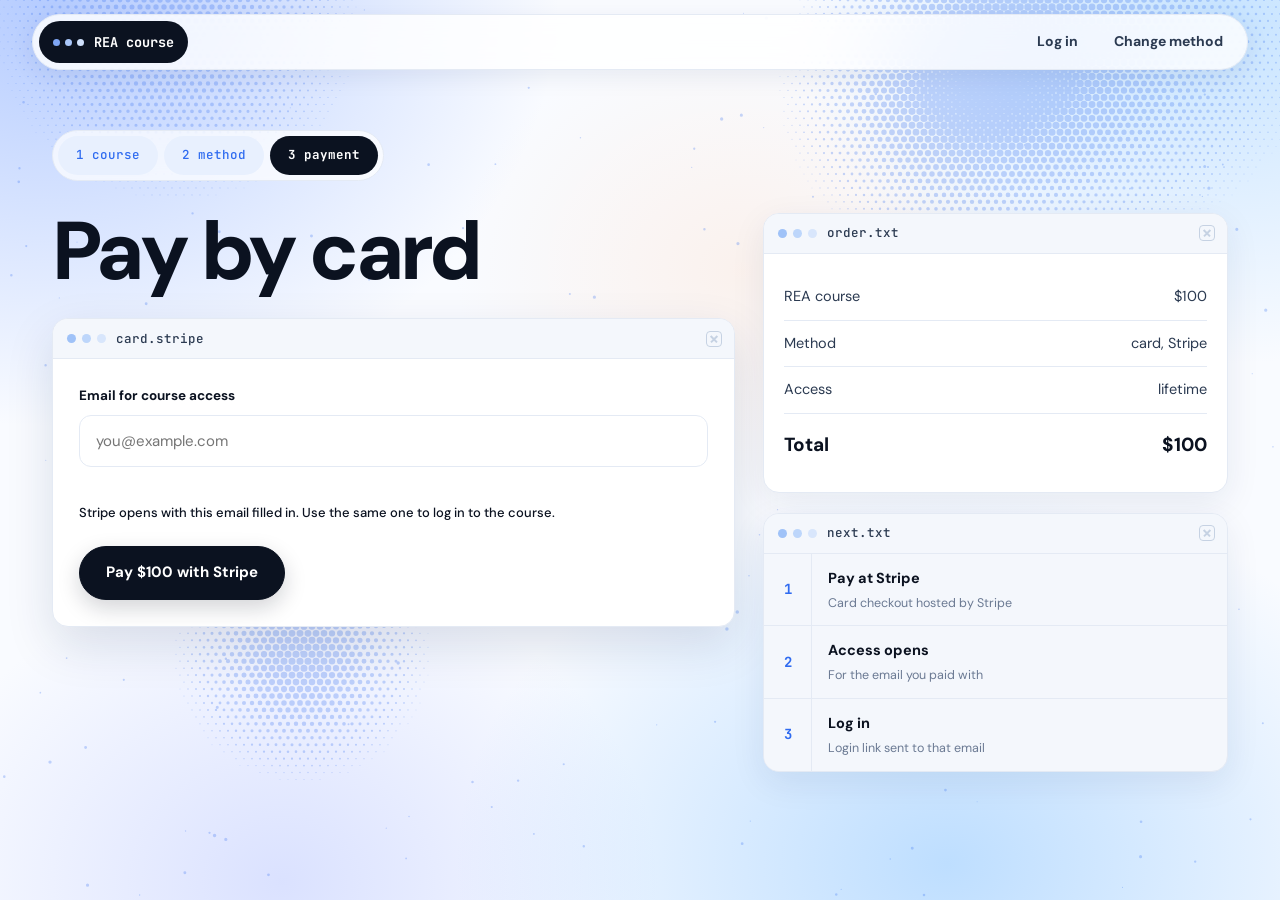
==== commit ba273bd5: "rea_ tables + stripe link" ====
--- a/public/pay.html
+++ b/public/pay.html
@@ -206,7 +206,7 @@
     }
 
     if (C.supabaseUrl && C.supabaseAnonKey) {
-      fetch(C.supabaseUrl.replace(/\/$/, "") + "/rest/v1/pending_payments", {
+      fetch(C.supabaseUrl.replace(/\/$/, "") + "/rest/v1/rea_pending_payments", {
         method: "POST",
         headers: Object.assign({ "Content-Type": "application/json", apikey: C.supabaseAnonKey, Prefer: "return=minimal" },
           C.supabaseAnonKey.indexOf("sb_") === 0 ? {} : { Authorization: "Bearer " + C.supabaseAnonKey }),
